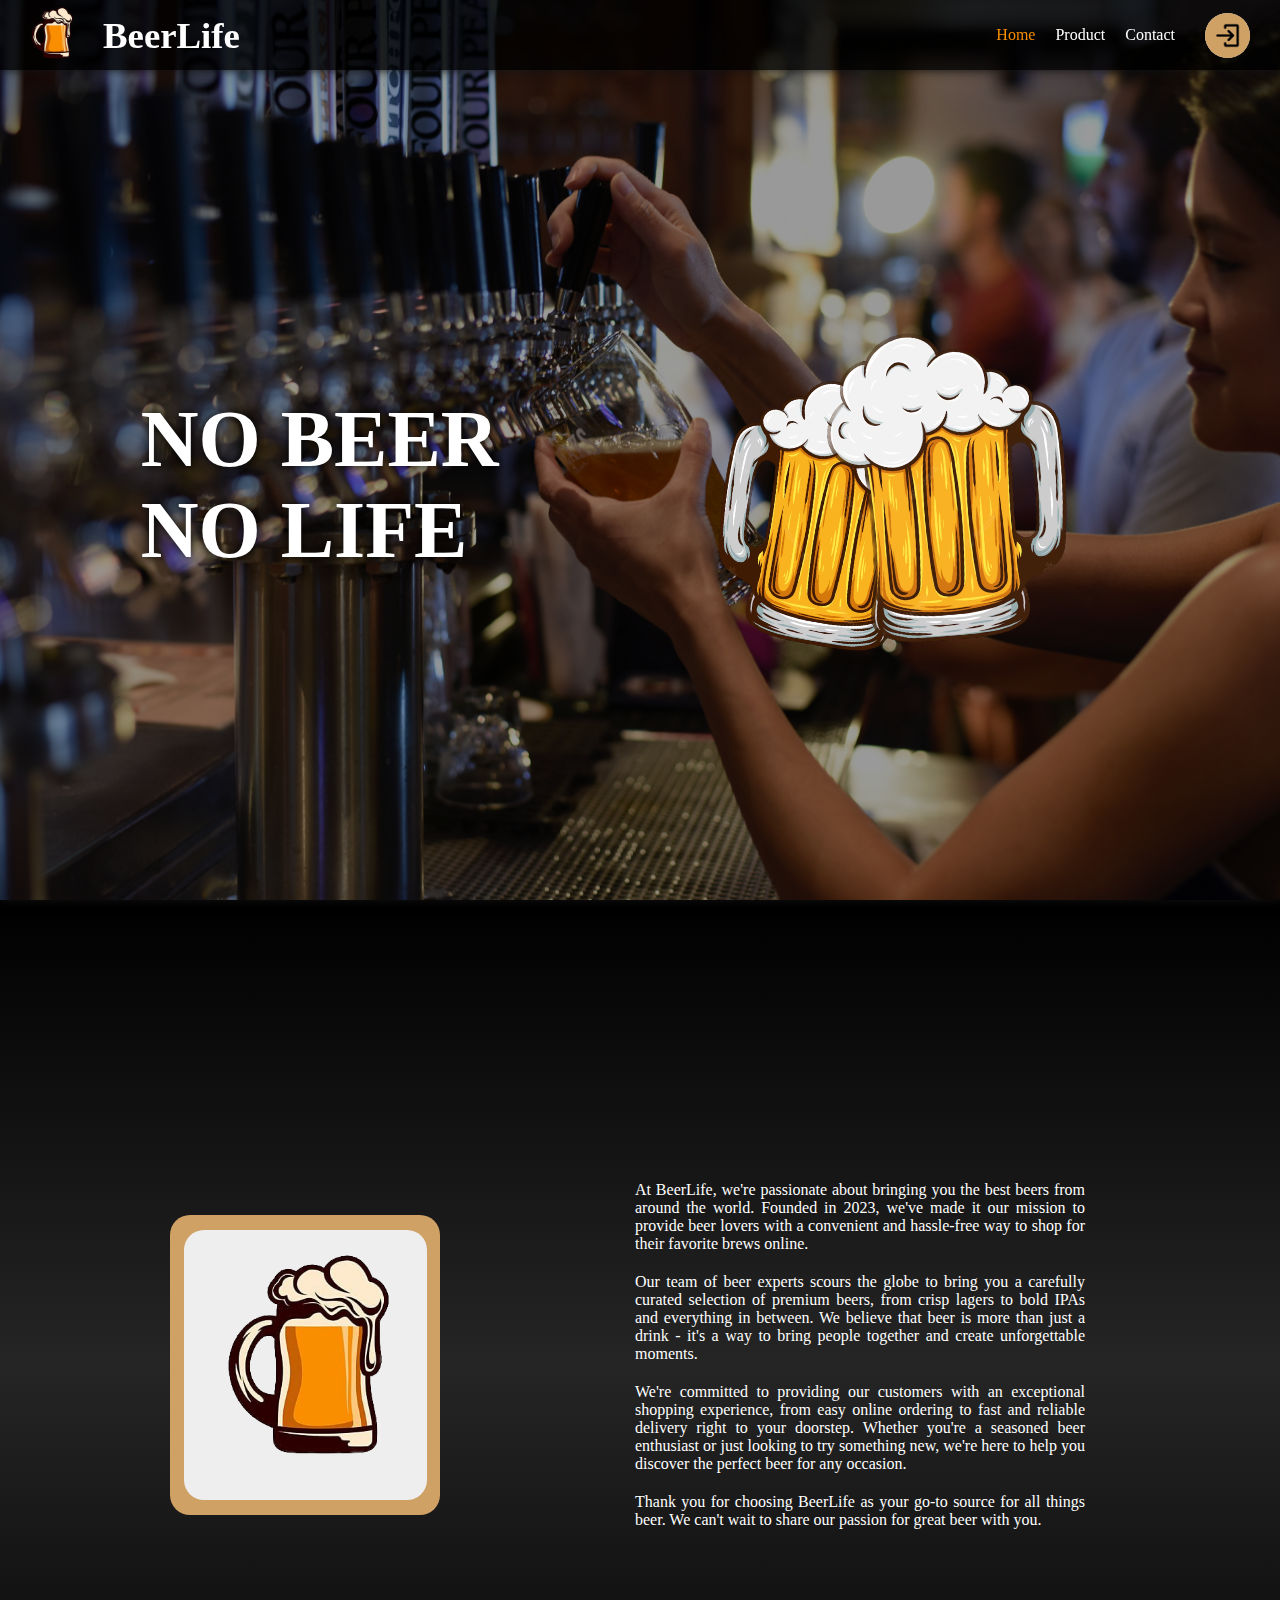
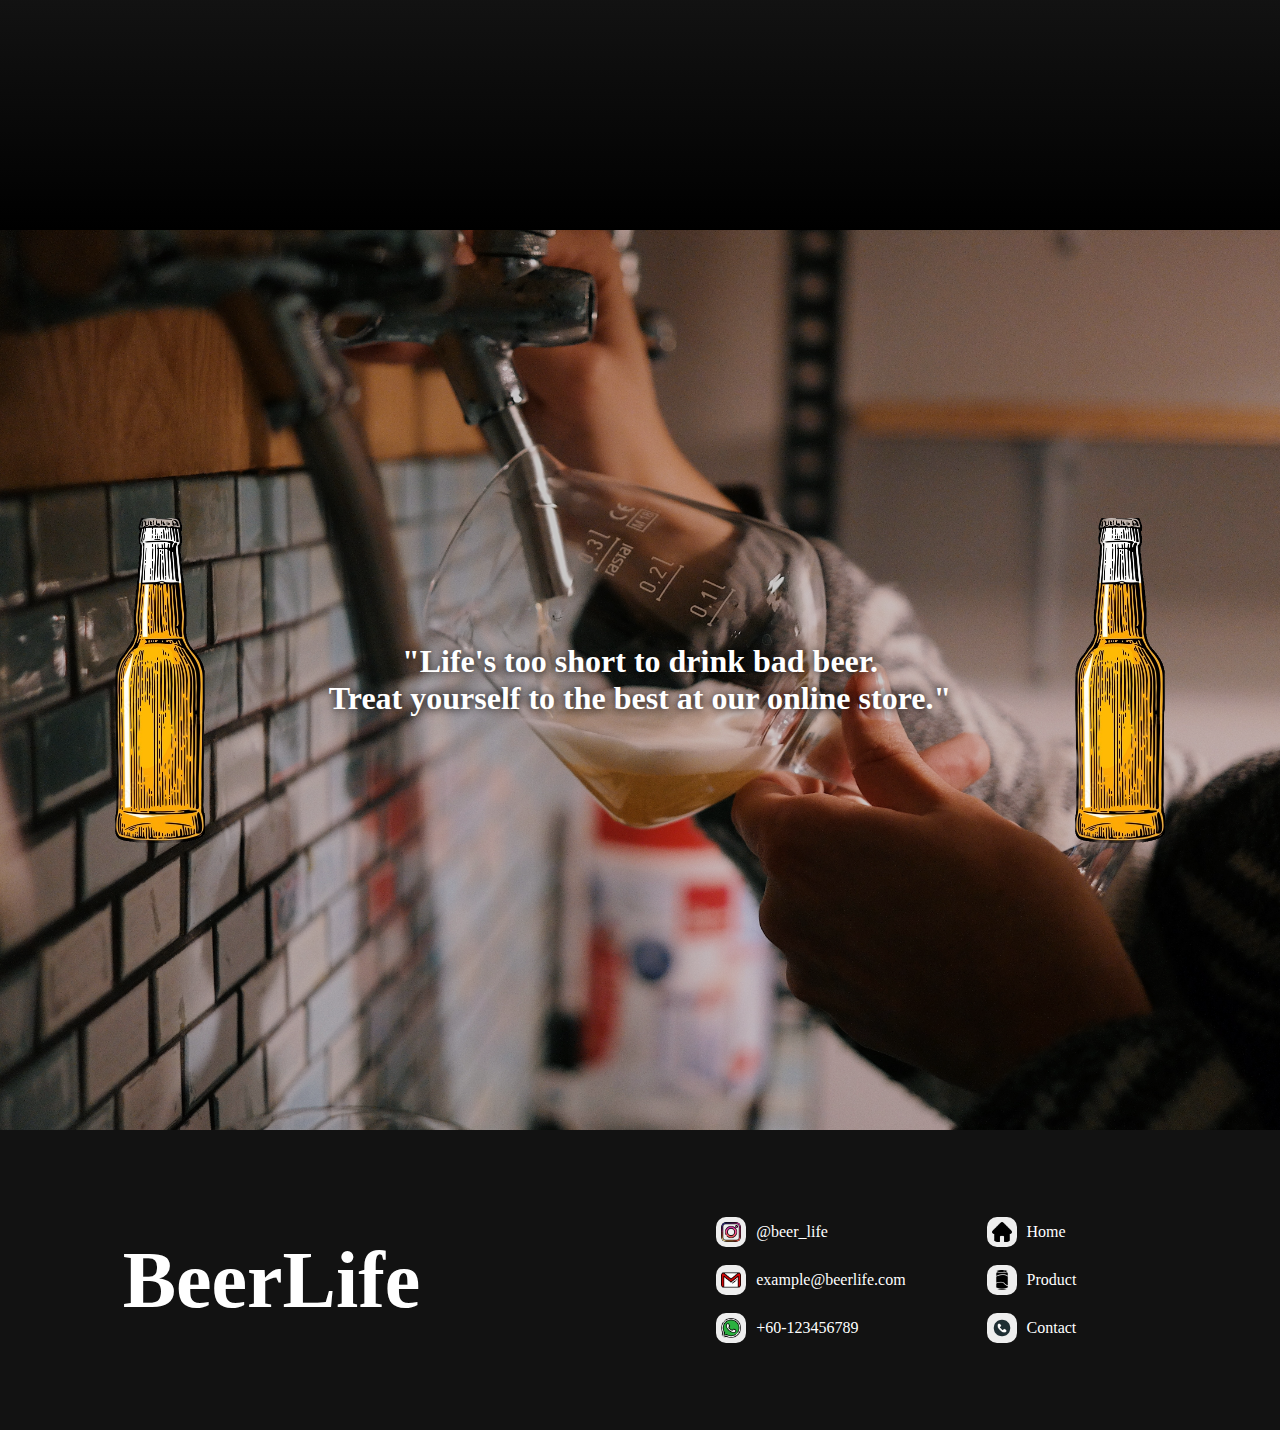
==== index.html @ 0f880d16 "init" ====
<!DOCTYPE html>
<html lang="en">
<head>
    <meta charset="UTF-8">
    <meta http-equiv="X-UA-Compatible" content="IE=edge">
    <meta name="viewport" content="width=device-width, initial-scale=1.0">
    <title>BeerLife</title>
    <link rel="shortcut icon" href="assetsBeerLife/img/logo.png" type="image/x-icon">

    <!-- CSS Styling -->
    <link rel="stylesheet" href="assetsBeerLife/style/navStyle.css">
    <link rel="stylesheet" href="assetsBeerLife/style/indexStyle.css">
    <link rel="stylesheet" href="assetsBeerLife/style/footerStyle.css">
</head>
<body>
    <nav class="navBar">
        <div class="navLeft">
            <img class="logo" src="assetsBeerLife/img/logo.png" alt="logo">
            <h1 class="companyName">BeerLife</h1>
        </div>
        <div class="navRight" id="toggleNavMenu">
            <button id="closeNavMenuBtn">X</button>
            <div class="navList">
                <a href="index.html" class="navItem home active">Home</a>
                <a href="product.html" class="navItem product">Product</a>
                <a href="contact.html" class="navItem contact">Contact</a>
            </div>
            <div class="accountContainer">
                <a id="nologin" href="user/login.html">
                    <img src="assetsBeerLife/img/loginIco.png" alt="login icon">
                </a>
                <a id="logined" href="cart.html">
                    <img src="assetsBeerLife/img/userIco.png" alt="user icon">
                </a>
            </div>
        </div>
        <div class="btnContainer">
            <button class="menuBtn" id="navMenuBtn">
                <img src="assetsBeerLife/img/menuIco.png" alt="">
            </button>
        </div>
    </nav>
    <!-- ======================================================= -->
    <header class="flexContainer heroSection">
        <div class="flexLeft flexContainer">
            <h2 class="heroTitle">NO BEER<br>NO LIFE</h2>
        </div>
        <div class="flexRight">
            <div class="imgContainer">
                <img src="assetsBeerLife/img/heroBeerLeft.png" alt="cheers beer" class="cheersBeer beerLeft">
                <img src="assetsBeerLife/img/heroBeerRight.png" alt="cheers beer" class="cheersBeer beerRight">
            </div>
        </div>
    </header>
    <!-- ======================================================= -->
    <main>
        <section class="flexContainer aboutSection">
            <div class="flexLeft flexContainer">
                <div class="imgContainer flexContainer">
                    <img src="assetsBeerLife/img/logo.png" alt="logo img" class="logoImg">
                </div>
            </div>
            <div class="flexRight flexContainer">
                <div class="textContainer">
                    <p class="introAbout">At BeerLife, we're passionate about bringing you the best beers from around the world. Founded in 2023, we've made it our mission to provide beer lovers with a convenient and hassle-free way to shop for their favorite brews online.</p>
                    <p class="introAbout">Our team of beer experts scours the globe to bring you a carefully curated selection of premium beers, from crisp lagers to bold IPAs and everything in between. We believe that beer is more than just a drink - it's a way to bring people together and create unforgettable moments.</p>
                    <p class="introAbout">We're committed to providing our customers with an exceptional shopping experience, from easy online ordering to fast and reliable delivery right to your doorstep. Whether you're a seasoned beer enthusiast or just looking to try something new, we're here to help you discover the perfect beer for any occasion.</p>
                    <p class="introAbout">Thank you for choosing BeerLife as your go-to source for all things beer. We can't wait to share our passion for great beer with you.</p>
                </div>
            </div>
        </section>
        <!-- ======================================================= -->
        <section class="sloganSession flexContainer">
            <div class="bottleBeerContainer flexContainer">
                <img src="assetsBeerLife/img/bottleBeerEmpty.png" alt="Empty bottle" class="bottleEmpty">
                <img src="assetsBeerLife/img/bottleBeer.png" alt="Beer Bottle" class="bottleBeer">
            </div>
            <div class="sloganContainer">
                <h6 class="slogan">"Life's too short to drink bad beer. <br>
                    Treat yourself to the best at our online store."</h6>
                </div>
                <div class="bottleBeerContainer flexContainer">
                    <img src="assetsBeerLife/img/bottleBeerEmpty.png" alt="Empty bottle" class="bottleEmpty">
                    <img src="assetsBeerLife/img/bottleBeer.png" alt="Beer Bottle" class="bottleBeer">
                </div>
            </section>
        </main>
    <!-- ======================================================= -->
    <footer class="footer flexContainer">
        <div class="footLeft">
            <h1 class="companyName">BeerLife</h1>
        </div>
        <div class="footRight flexContainer">
            <div class="contactContainer">
                <div class="contactListItem">
                    <img src="assetsBeerLife/img/instagramIco.png" alt="instagram icon" class="contactIco">
                    <p class="contactDetail">@beer_life</p>
                </div>
                <div class="contactListItem">
                    <img src="assetsBeerLife/img/gmailIco.png" alt="email icon" class="contactIco">
                    <p class="contactDetail">example@beerlife.com</p>
                </div>
                <div class="contactListItem">
                    <img src="assetsBeerLife/img/whatsappIco.png" alt="phone icon" class="contactIco">
                    <p class="contactDetail">+60-123456789</p>
                </div>
            </div>
            <div class="navPageContainer">
                <a href="index.html" class="navPageItem">
                    <img src="assetsBeerLife/img/homeIco.png" alt="home icon" class="navIco">
                    <p class="navDetail">Home</p>
                </a>
                <a href="product.html" class="navPageItem">
                    <img src="assetsBeerLife/img/productIco.png" alt="product icon" class="navIco">
                    <p class="navDetail">Product</p>
                </a>
                <a href="contact.html" class="navPageItem">
                    <img src="assetsBeerLife/img/contactIco.png" alt="contact icon" class="navIco">
                    <p class="navDetail">Contact</p>
                </a>
            </div>
        </div>
    </footer>
    <script src="assetsBeerLife/script/mainScript.js"></script>
</body>
</html>
---- assetsBeerLife/style/navStyle.css ----
:root {
  --white-1: #FFFFFF;
  --white-2: #EEEEEE;
  --nav-bg: rgba(0, 0, 0, 0.8);
  --black-1: #000000;
  --black-2: #121212;
  --brand-color-1: #F98E00;
  --brand-color-2: #cfa164;
}

.navBar {
  position: fixed;
  top: 0;
  left: 0;
  width: calc(100vw - 20px);
  height: 70px;

  background-color: var(--nav-bg);
  
  display: flex;
  justify-content: space-between;
  align-items: center;
  flex-direction: row;

  box-shadow: 0 0 10px #121212;

  padding: 0 10px;

  font-size: 16px;

  z-index: 101;
}
.navBar .navLeft {
  display: flex;
  align-items: center;
  max-width: 50%;
  height: 100%;
}
.navBar .navLeft .logo {
  margin: 0 10px;
  height: 90%;
}
.navBar .navLeft .companyName {
  color: var(--white-1);
  font-size: 2.3em;
  margin-left: 10px;
}
.navBar .navRight {
  display: flex;
  align-items: center;

  height: 100%;
  transition: right 0.5s;
}
.navBar .navRight .navList {
  display: flex;
  align-items: center;
}
.navBar .navRight .navList .navItem{
  margin: 0 10px;
  text-decoration: none;
  color: var(--white-1);
  transition: 0.2s;
}
.navBar .navRight .navList .navItem:hover {
  color: var(--brand-color-2);
}
.navBar .navRight .navList .navItem.active{
  color: var(--brand-color-1);
  pointer-events: none
}

.navBar .navRight .accountContainer {
  width: 45px;
  height: 45px;
  display: flex;
  justify-content: center;
  align-items: center;
  margin: 0 20px;
  background: var(--white-2);
  border-radius: 50%;
}
.navBar .navRight .accountContainer #nologin {
  display: none;
  justify-content: center;
  align-items: center;
  background: var(--brand-color-2);
  border-radius: 50%;
  height: 45px;
  width: 45px;
}

.navBar .navRight .accountContainer #logined {
  display: none;
  justify-content: center;
  align-items: center;
  background: var(--brand-color-1);
  border-radius: 50%;
  height: 45px;
  width: 45px;
}
.navBar .navRight .accountContainer img {
  height: 25px;
}

.navBar .navRight .accountContainer #logined.active {display: flex;}
.navBar .navRight .accountContainer #nologin.active {display: flex;}
.navBar .btnContainer {
  display: none;
  height: 100%;
  width: 50px;
  min-width: 70px;
  cursor: pointer;
}
.navBar .btnContainer .menuBtn {
  display: flex;
  justify-content: center;
  align-items: center;
  background: transparent;
  border: none;
  outline: none;
  height: 100%;
}
.navBar .btnContainer .menuBtn img {
  height: 50%;
  padding: 0 10px;
  border-left: 1px solid var(--white-2);
  cursor: pointer;
}
#closeNavMenuBtn {
  display: none;
  justify-content: center;
  align-items: center;
  position: absolute;
  top: 20px;
  right: 20px; 
  background: transparent;
  outline: none;
  border: 2px solid var(--white-1);
  color: var(--white-1);
  border-radius: 100px;
  font-size: 15px;
  height: 30px;
  width: 30px;
  text-align: center;
  vertical-align: center;
  cursor: pointer;
}
@media screen and (max-width: 650px)  {
  .navBar .btnContainer {
    display: block;
  }
  .navBar .navRight {
    position: fixed;
    top: 0;
    right: -150%;
    height: 100vh;
    width: 100vw;

    background: var(--black-2);

    display: flex;
    justify-content: center;
    align-items: center;
    flex-direction: column-reverse;
  }
  .navBar .navRight.active {
    right: 0;
  }
  .navBar .navRight .navList {
    flex-direction: column;
  }
  .navBar .navRight .navList .navItem {
    margin: 10px 0;
  }
  .navBar .navRight .accountContainer {
    margin: 20px;
  }
  #closeNavMenuBtn {
    display: flex;
  }
}
---- assetsBeerLife/style/indexStyle.css ----
:root {
  font-size: 16px;
  --black-1: #000000;
  --black-2: #121212;
  --white-1: #FFFFFF;
  --white-2: #EEEEEE;
  --brand-color-1: #F98E00;
  --brand-color-2: #cfa164;
}
::selection {
  background: var(--brand-color-1);
}
* {
  padding: 0;
  margin: 0;
}
body {
  overflow-x: hidden;
  overflow-y: scroll;
  background: var(--black-2);
  color: var(--white-1);
  width: 100vw;
}
/*============================================*/
.flexContainer {
  display: flex;
  justify-content: center;
  align-items: center;
}
/*============================================*/
.heroSection {
  position: relative;
  justify-content: space-evenly;
  flex-wrap: wrap-reverse;
  padding-top: 70px;
  height: calc(100vh - 70px);
  width: 100%;
  background: url("../img/heroBg.jpg");
  background-position: center;
  background-size: cover;
  font-size: 16px;
  box-shadow: 0 0 10px #121212;
}
.heroSection::before {
  content: "";
  position: absolute;
  top: 0;
  left: 0;
  width: 100%;
  height: 100%;
  background: rgba(0, 0, 0, 0.4);
}
.heroSection .flexLeft {
  /* width: 100%; */
  min-width: 300px;
  z-index: 3;
}
.heroSection .flexLeft .heroTitle {
  font-size: 5em;
  text-shadow: 0 0 10px #000;
}
.heroSection .flexRight {
  height: 200px;
  /* min-width: 300px; */
  width: 90%;
  max-width: 500px;
  z-index: 2;
}
.heroSection .flexRight .imgContainer {
  position: relative;
  height: 100%;
  width: 100%;
}
.heroSection .flexRight .imgContainer .cheersBeer{
  position: absolute;
  top: 50%;
  left: 50%;
  transform: translate(-50%, -50%);
  width: 80%;
  height: auto;
  animation-duration: 1s;
  animation-iteration-count: infinite;
  animation-direction: alternate;
  animation-timing-function: linear;
}
.heroSection .flexRight .imgContainer .cheersBeer.beerLeft{
  transform: translate(-65%, -45%) rotate(10deg) scale(1);
  animation-name: cheersBeerLeftAnimation; 
  
}
.heroSection .flexRight .imgContainer .cheersBeer.beerRight{
  transform: translate(-35%, -50%) rotate(-5deg) scale(1.1);
  animation-name: cheersBeerRightAnimation; 
}
@keyframes cheersBeerLeftAnimation {
  0% {
    transform: translate(-75%, -40%) rotate(14deg) scale(1);
  }
  50% {
    transform: translate(-70%, -43%) rotate(12deg) scale(1);
  }
  100% {
    transform: translate(-65%, -45%) rotate(10deg) scale(1);
  }
  
}
@keyframes cheersBeerRightAnimation {
  0% {
    transform: translate(-25%, -40%) rotate(-15deg) scale(1.1);
  }
  50% {
    transform: translate(-30%, -49%) rotate(-10deg) scale(1.1);
  }
  100% {
    transform: translate(-35%, -50%) rotate(-5deg) scale(1.1);
  }

}
/*============================================*/
.aboutSection {
  min-height: 100vh;
  font-size: 16px;
  background: linear-gradient(0deg, rgba(0,0,0,1) 0%, #252525 50%, rgba(0,0,0,1) 100%);
  flex-wrap: wrap;
  justify-content: space-evenly;
  padding: 15px 0;
}
.aboutSection .flexLeft {
  /* width: 50%; */
  height: 100%;
  padding: 15px 0;
}
.aboutSection .flexLeft .imgContainer{
  height: 300px;
  max-width: 300px;
  background-color: var(--brand-color-2);
  border-radius: 20px;
}
.aboutSection .flexLeft .imgContainer img{
  width: 90%;
  height: 90%;
  background-color: var(--white-2);
  border-radius: 20px;
  object-fit: contain;
}
.aboutSection .flexRight {
  height: 100%;
  max-width: 500px;
  padding: 15px 0;
}
.aboutSection .flexRight .textContainer {
  width: 90%;

}
.aboutSection .flexRight .textContainer p {
  font-size: 1em;
  text-align: justify;
  margin-bottom: 20px;
}
/*============================================*/
.sloganSession {
  position: relative;
  width: 100%;
  min-height: 100vh;

  justify-content: space-evenly;

  background: url("../img/sessionImg1.jpg");
  background-position: center;
  background-size: cover;
}
.sloganSession::before {
  content: "";
  position: absolute;
  top: 0;
  left: 0;
  width: 100%;
  height: 100%;
  background: rgba(0, 0, 0, 0.2);
}
.sloganSession .bottleBeerContainer {
  position: relative;
  width: 10%;
  height: 100%;
  z-index: 2;
}
.sloganSession .bottleBeerContainer .bottleEmpty {
  position: absolute;
  left: 50%;
  bottom: calc((100% - 325px ) / 2);
  transform: translateX(-50%);
  object-position: bottom;
  object-fit: cover;
  overflow: hidden;
  width: 90px;
  height: 325px;
}
.sloganSession .bottleBeerContainer .bottleBeer {
  position: absolute;
  left: 50%;
  bottom: calc((100% - 325px ) / 2);
  transform: translateX(-50%);
  object-position: bottom;
  object-fit: cover;
  overflow: hidden;
  width: 90px;
  height: 325px;
  animation: fillBeer 3s ease-in infinite;
}
.sloganSession .sloganContainer {
  width: 50%;
  z-index: 3;
}
.sloganSession .sloganContainer .slogan {
  font-size: 2em;
  text-align: center;
  text-shadow: 0 0 10px #000;

}
@keyframes fillBeer  {
  0% {height: 0px;}
  60% {height: 325px; opacity: 1;}
  100% {opacity: 0;}
}
/*============================================*/
@media screen and (max-width: 365px)  {
  .heroSection, .aboutSection, .sloganSession {
    font-size: 14px;
  }
}
---- assetsBeerLife/style/footerStyle.css ----
:root {
    --black-1: #000000;
    --black-2: #121212;
    --white-1: #FFFFFF;
    --white-2: #EEEEEE;
    --brand-color-1: #F98E00;
    --brand-color-2: #cfa164;
}
.footer {
    min-height: 300px;
    width: 100vw;
    font-size: 16px;
    justify-content: space-evenly;
    flex-wrap: wrap;
    z-index: 99;
}
.footer .footLeft {
    height: 100%;
    min-width: 400px;
}
.footer .footLeft .companyName {
    font-size: 5em
}
.footer .footRight {

    width: 40%;
    min-width: 400px;
    flex-wrap: wrap;
    justify-content: space-evenly;
}
.footer .footRight .contactContainer {}
.footer .footRight .contactContainer .contactListItem {
    display: flex;
    justify-content: start;
    align-items: center;
}
.footer .footRight .contactContainer .contactListItem .contactIco {
    height: 20px;
    border-radius: 10px;
    border: 5px solid var(--white-2);
    background: var(--white-2);
}
.footer .footRight .contactContainer .contactListItem .contactDetail {
    font-size: 1em;
    margin: 15px 10px;
}
.footer .footRight .navPageContainer {}
.footer .footRight .navPageContainer .navPageItem {
    display: flex;
    justify-content: start;
    align-items: center;
    text-decoration: none;
}
.footer .footRight .navPageContainer .navPageItem .navIco {
    height: 20px;
    border-radius: 10px;
    border: 5px solid var(--white-2);
    background: var(--white-2);
    transition: 0.2s;
}
.footer .footRight .navPageContainer .navPageItem .navDetail {
    font-size: 1em;
    margin: 15px 10px;
    color: var(--white-1);
    text-decoration: none;
    transition: 0.2s;
}
.footer .footRight .navPageContainer .navPageItem:hover .navIco {
    border: 5px solid var(--brand-color-2);
    background: var(--brand-color-2);
}
.footer .footRight .navPageContainer .navPageItem:hover .navDetail {
    color: var(--brand-color-2);
}

@media screen and (max-width: 450px) {
    .footer .footLeft .companyName {
        font-size: 15vw;
        text-align: center;
        padding: 10px 0;
    }
    .footer .footRight {
        flex-direction: column;
        align-items: start;
        padding: 0 10% 0;
        min-width: unset;
        width: 80%;
    }

}
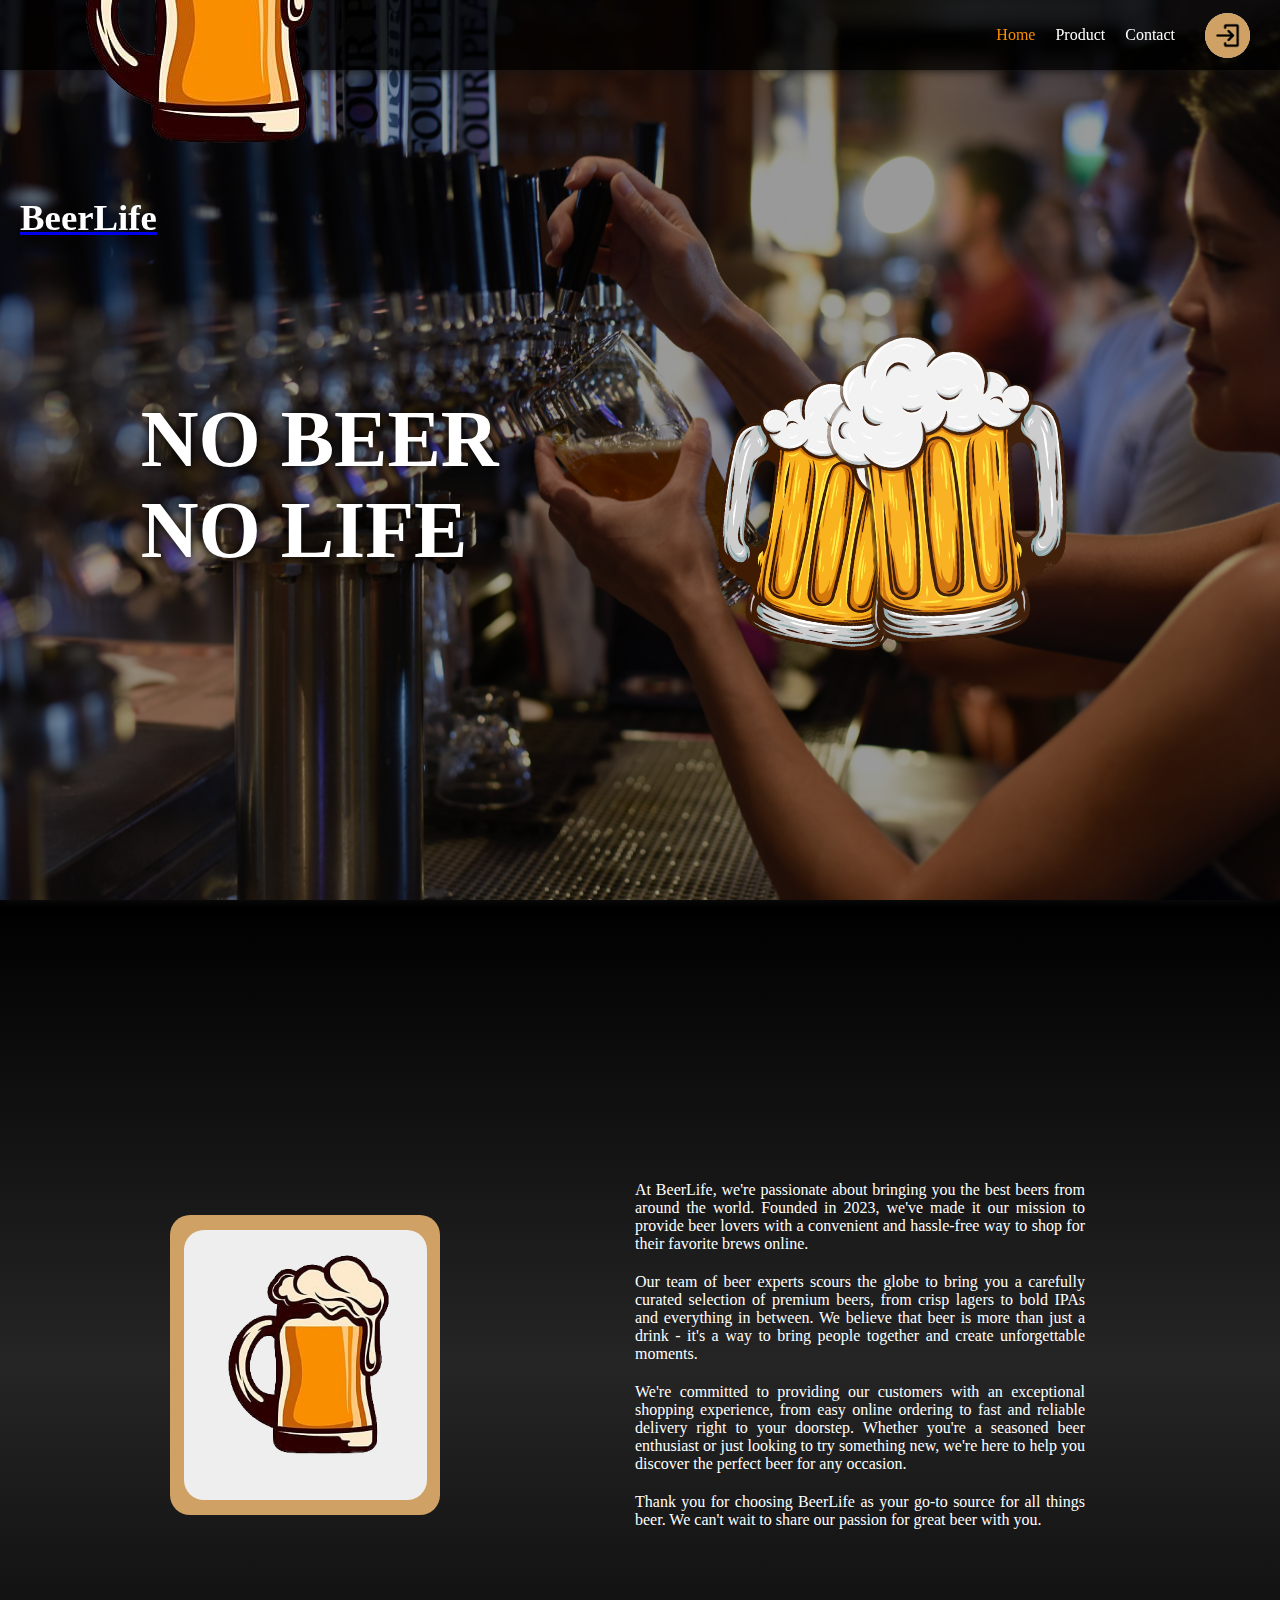
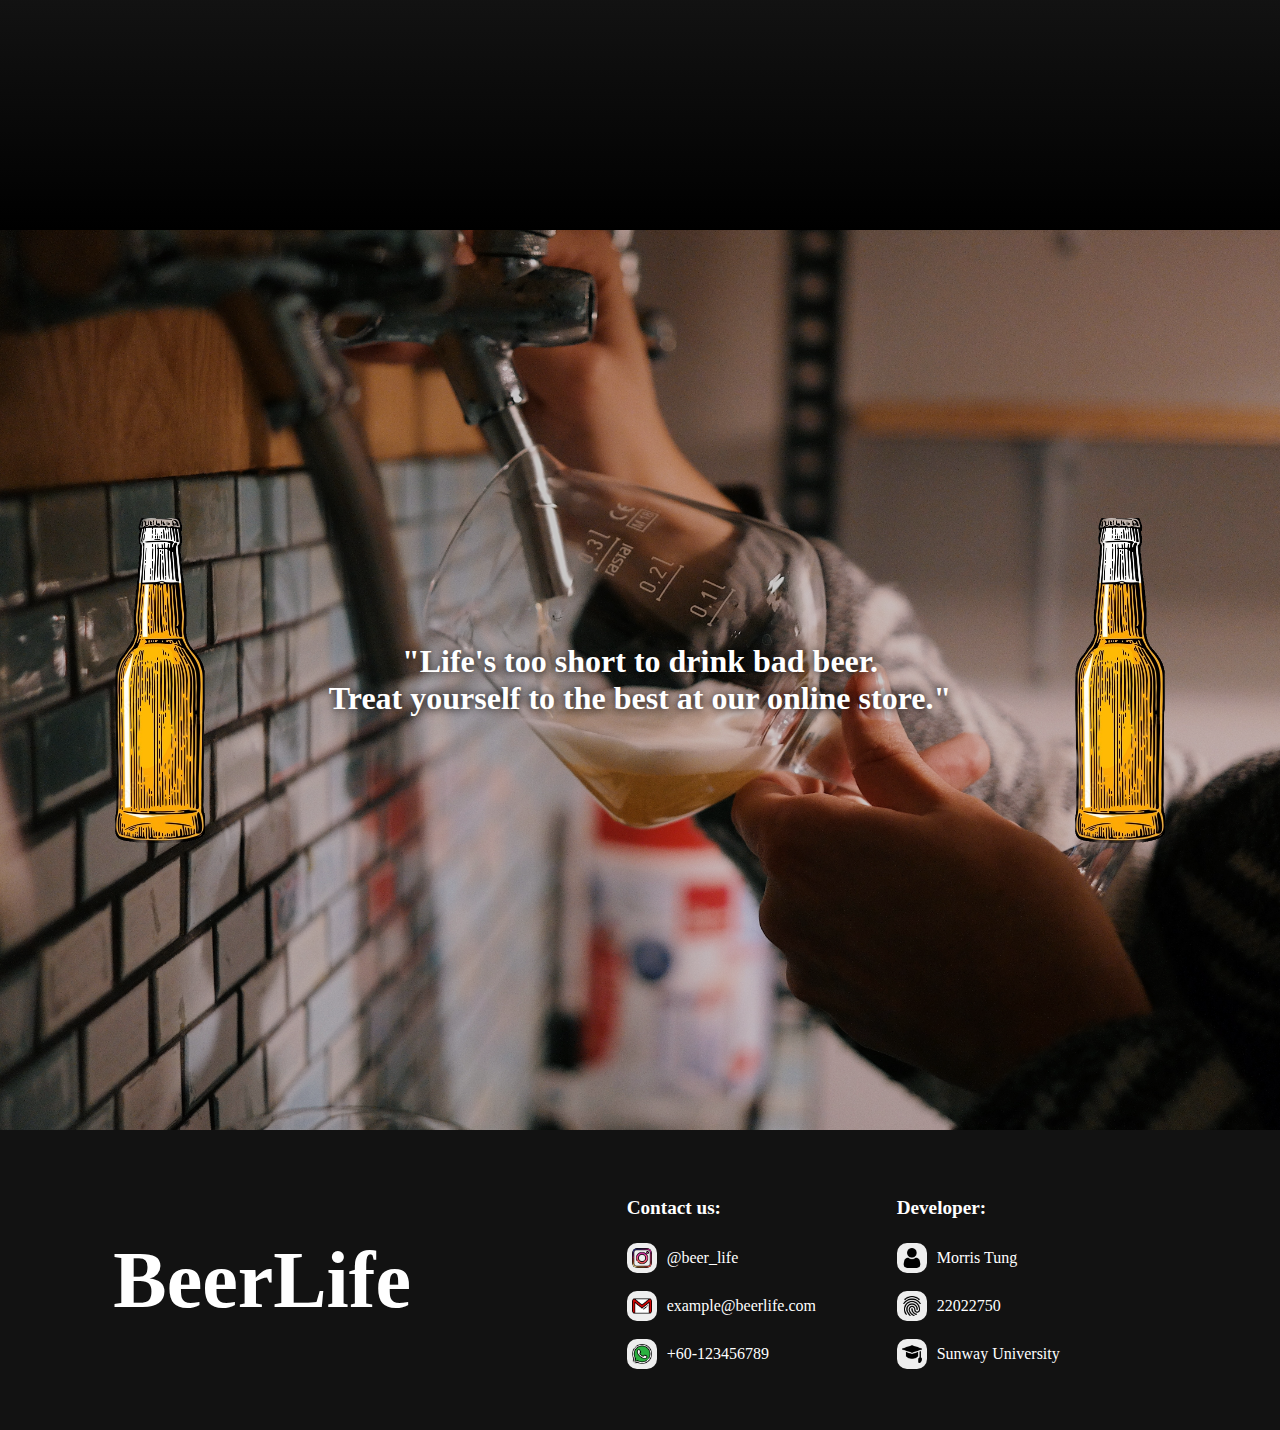
==== commit bbb477ab: "chaneg footer content" ====
--- a/index.html
+++ b/index.html
@@ -15,8 +15,10 @@
 <body>
     <nav class="navBar">
         <div class="navLeft">
-            <img class="logo" src="assetsBeerLife/img/logo.png" alt="logo">
-            <h1 class="companyName">BeerLife</h1>
+            <a href="index.html" class="homeLink">
+                <img class="logo" src="assetsBeerLife/img/logo.png" alt="logo">
+                <h1 class="companyName">BeerLife</h1>
+            </a>
         </div>
         <div class="navRight" id="toggleNavMenu">
             <button id="closeNavMenuBtn">X</button>
@@ -92,6 +94,7 @@
         </div>
         <div class="footRight flexContainer">
             <div class="contactContainer">
+                <h4 class="listTitle">Contact us: </h4>
                 <div class="contactListItem">
                     <img src="assetsBeerLife/img/instagramIco.png" alt="instagram icon" class="contactIco">
                     <p class="contactDetail">@beer_life</p>
@@ -105,20 +108,22 @@
                     <p class="contactDetail">+60-123456789</p>
                 </div>
             </div>
-            <div class="navPageContainer">
-                <a href="index.html" class="navPageItem">
-                    <img src="assetsBeerLife/img/homeIco.png" alt="home icon" class="navIco">
-                    <p class="navDetail">Home</p>
-                </a>
-                <a href="product.html" class="navPageItem">
-                    <img src="assetsBeerLife/img/productIco.png" alt="product icon" class="navIco">
-                    <p class="navDetail">Product</p>
-                </a>
-                <a href="contact.html" class="navPageItem">
-                    <img src="assetsBeerLife/img/contactIco.png" alt="contact icon" class="navIco">
-                    <p class="navDetail">Contact</p>
-                </a>
+            <div class="ppInfoContainer">
+                <h4 class="listTitle">Developer: </h4>
+                <div class="ppInfoListItem">
+                    <img src="assetsBeerLife/img/ppIco.png" alt="instagram icon" class="ppInfoIco">
+                    <p class="ppInfoDetail">Morris Tung</p>
+                </div>
+                <div class="ppInfoListItem">
+                    <img src="assetsBeerLife/img/idIco.png" alt="email icon" class="ppInfoIco">
+                    <p class="ppInfoDetail">22022750</p>
+                </div>
+                <div class="ppInfoListItem">
+                    <img src="assetsBeerLife/img/uniIco.png" alt="phone icon" class="ppInfoIco">
+                    <p class="ppInfoDetail">Sunway University</p>
+                </div>
             </div>
+            
         </div>
     </footer>
     <script src="assetsBeerLife/script/mainScript.js"></script>
--- a/assetsBeerLife/style/navStyle.css
+++ b/assetsBeerLife/style/navStyle.css
@@ -172,11 +172,22 @@
   }
   .navBar .navRight .navList .navItem {
     margin: 10px 0;
+    font-size: 1.8rem;
   }
   .navBar .navRight .accountContainer {
     margin: 20px;
+    height: 100px;
+    width: 100px;
+  }
+  .navBar .navRight .accountContainer #nologin, 
+  .navBar .navRight .accountContainer #logined {
+    height: 100px;
+    width: 100px;
   }
   #closeNavMenuBtn {
     display: flex;
   }
-}+  .navBar .navRight .accountContainer img {
+    height: 80px;
+  }
+}
--- a/assetsBeerLife/style/footerStyle.css
+++ b/assetsBeerLife/style/footerStyle.css
@@ -23,12 +23,18 @@
 }
 .footer .footRight {
 
-    width: 40%;
-    min-width: 400px;
+    width: 50%;
+    width: 540px;
     flex-wrap: wrap;
     justify-content: space-evenly;
 }
-.footer .footRight .contactContainer {}
+.footer .footRight .contactContainer {
+    min-width: 270px;
+}
+.footer .footRight .contactContainer .listTitle {
+    font-size: 1.2em;
+    margin: 15px 0px;
+}
 .footer .footRight .contactContainer .contactListItem {
     display: flex;
     justify-content: start;
@@ -44,34 +50,30 @@
     font-size: 1em;
     margin: 15px 10px;
 }
-.footer .footRight .navPageContainer {}
-.footer .footRight .navPageContainer .navPageItem {
+.footer .footRight .ppInfoContainer {
+    min-width: 270px;
+
+}
+.footer .footRight .ppInfoContainer .listTitle {
+    font-size: 1.2em;
+    margin: 15px 0px;
+}
+.footer .footRight .ppInfoContainer .ppInfoListItem {
     display: flex;
     justify-content: start;
     align-items: center;
-    text-decoration: none;
 }
-.footer .footRight .navPageContainer .navPageItem .navIco {
+.footer .footRight .ppInfoContainer .ppInfoListItem .ppInfoIco {
     height: 20px;
     border-radius: 10px;
     border: 5px solid var(--white-2);
     background: var(--white-2);
-    transition: 0.2s;
 }
-.footer .footRight .navPageContainer .navPageItem .navDetail {
+.footer .footRight .ppInfoContainer .ppInfoListItem .ppInfoDetail {
     font-size: 1em;
     margin: 15px 10px;
-    color: var(--white-1);
-    text-decoration: none;
-    transition: 0.2s;
 }
-.footer .footRight .navPageContainer .navPageItem:hover .navIco {
-    border: 5px solid var(--brand-color-2);
-    background: var(--brand-color-2);
-}
-.footer .footRight .navPageContainer .navPageItem:hover .navDetail {
-    color: var(--brand-color-2);
-}
+
 
 @media screen and (max-width: 450px) {
     .footer .footLeft .companyName {
